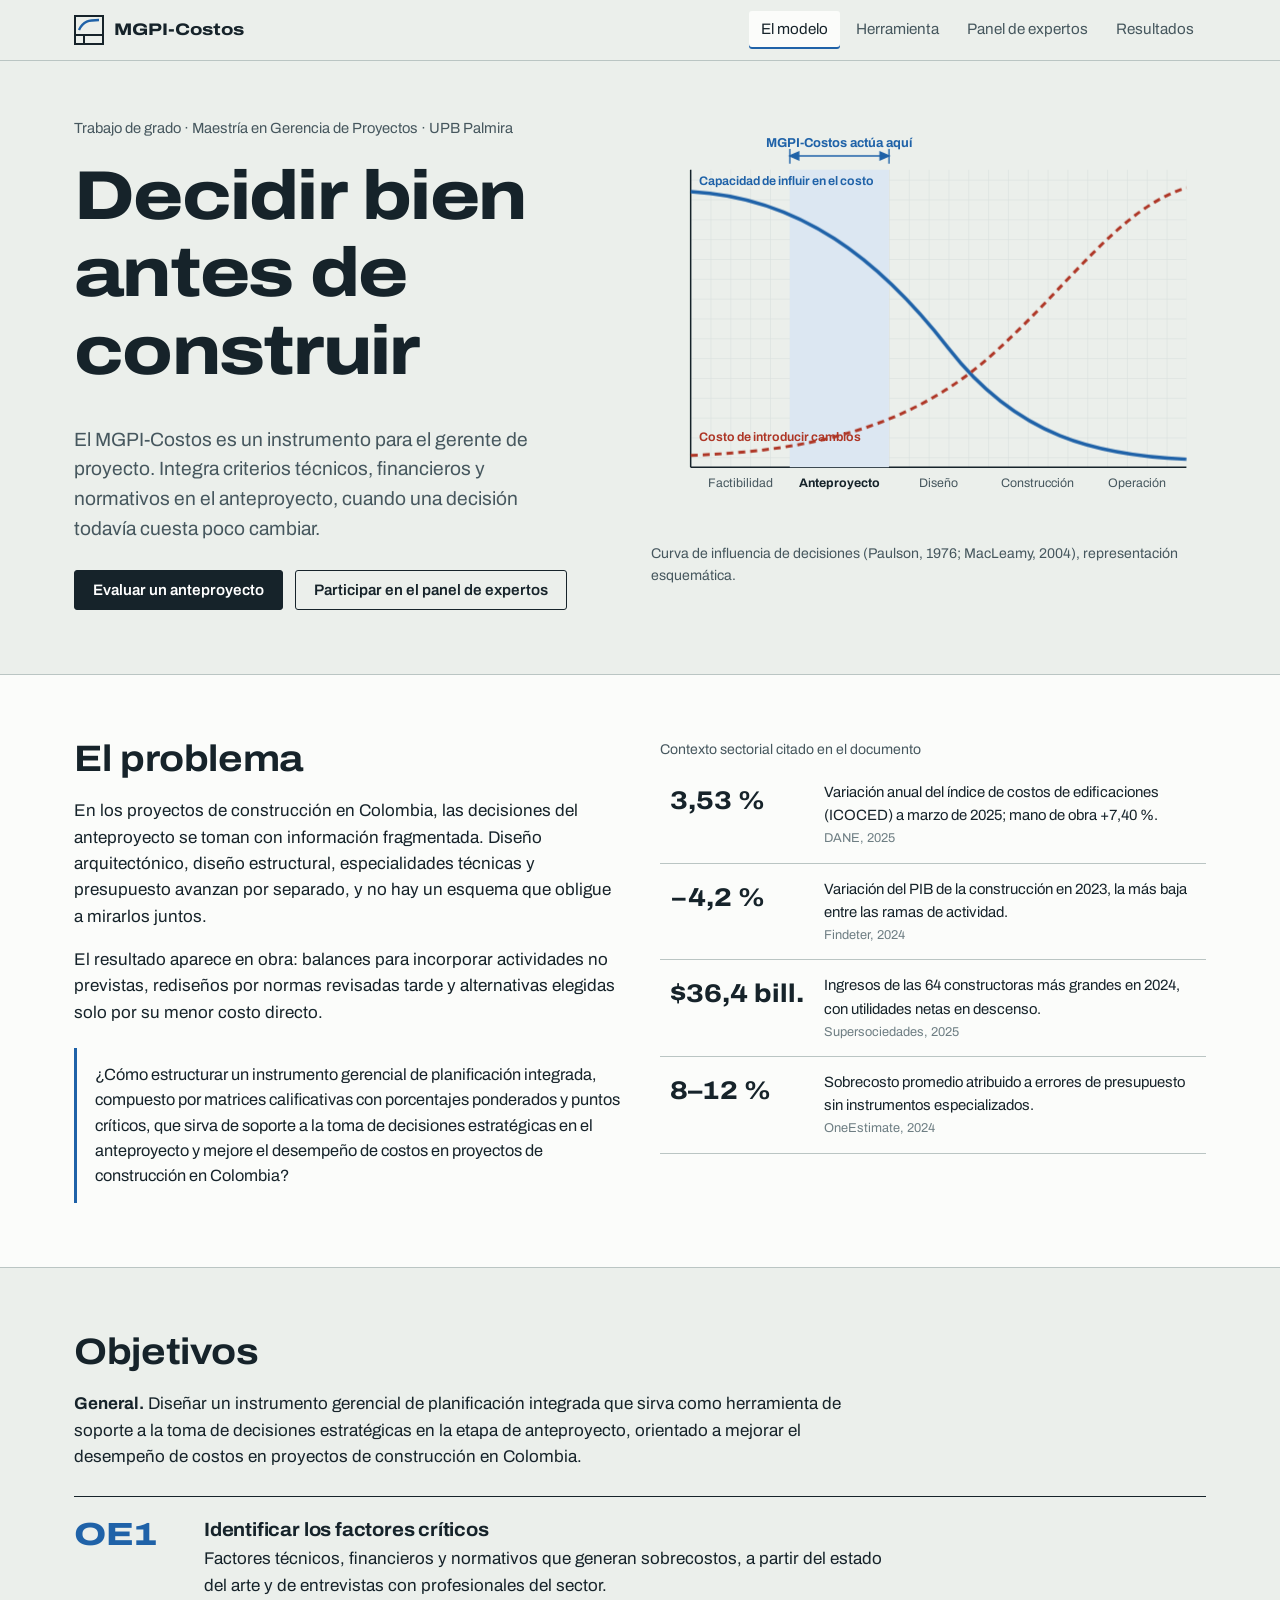
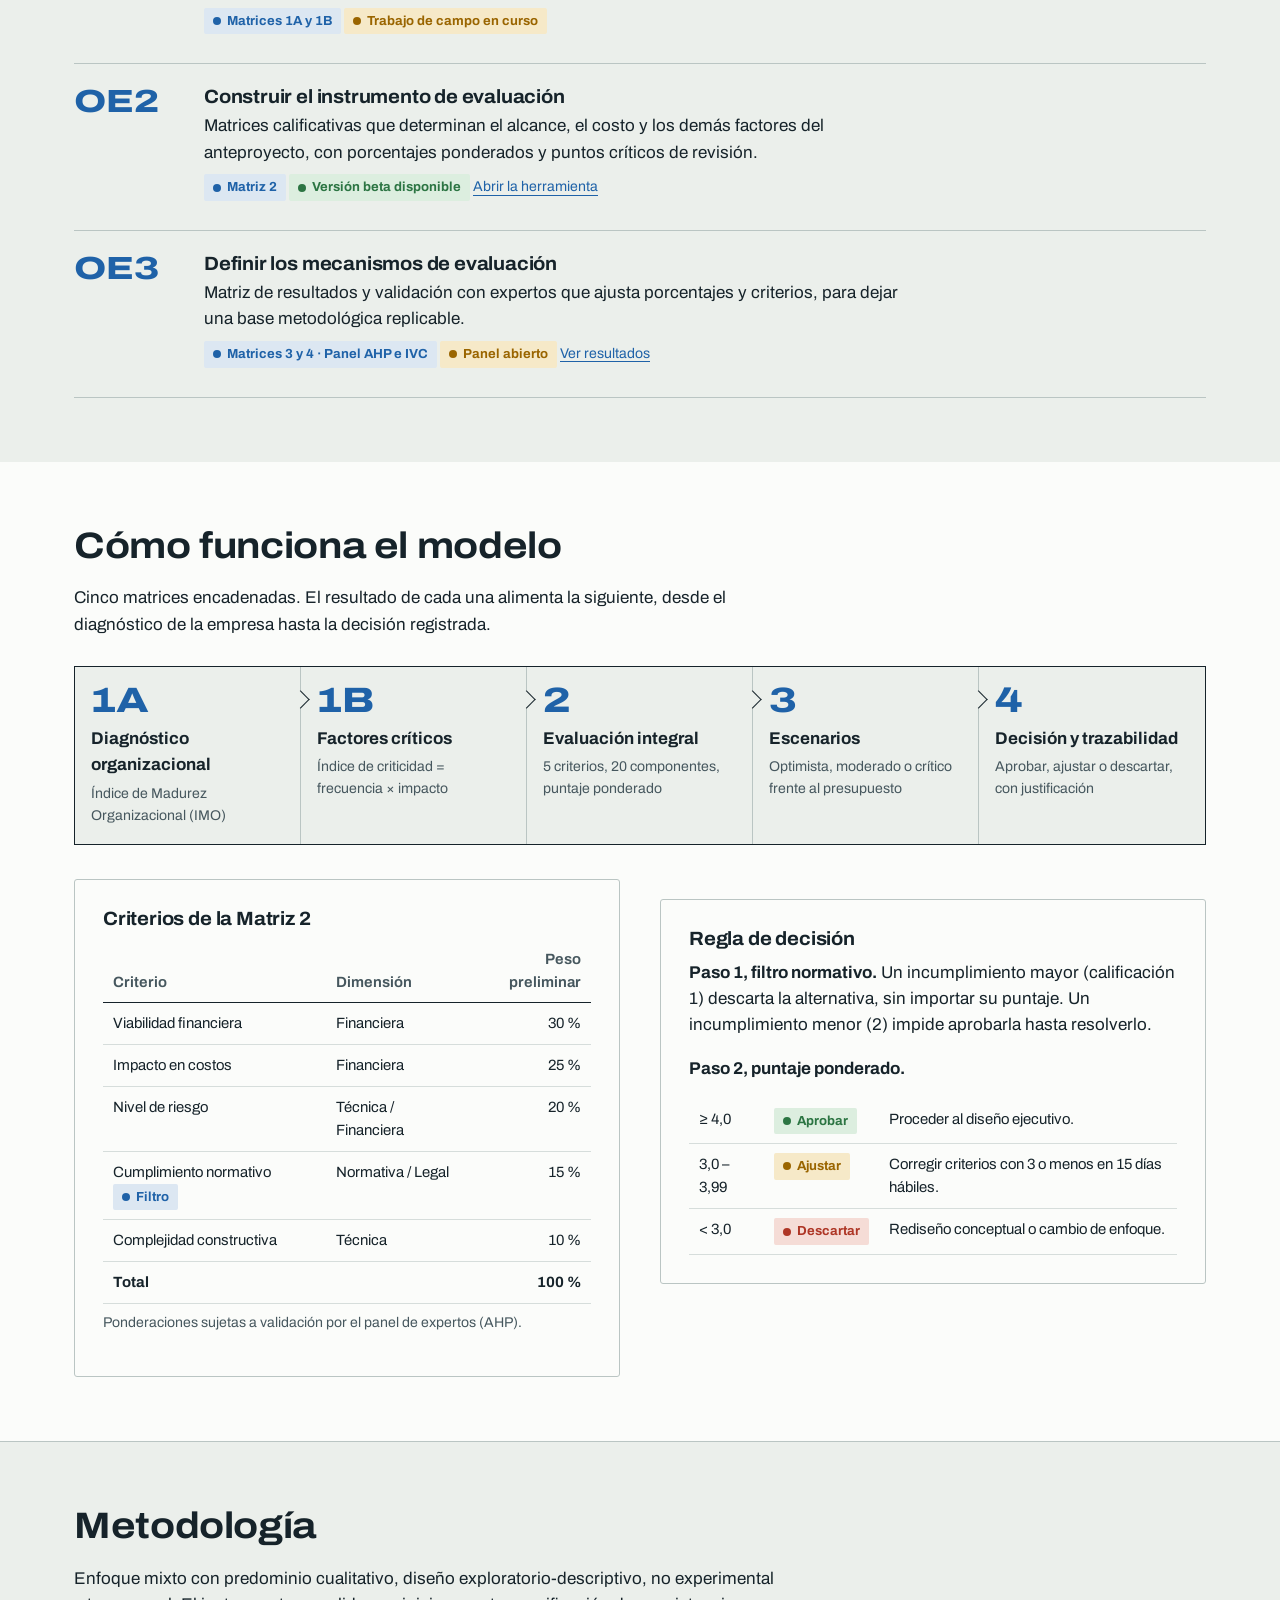
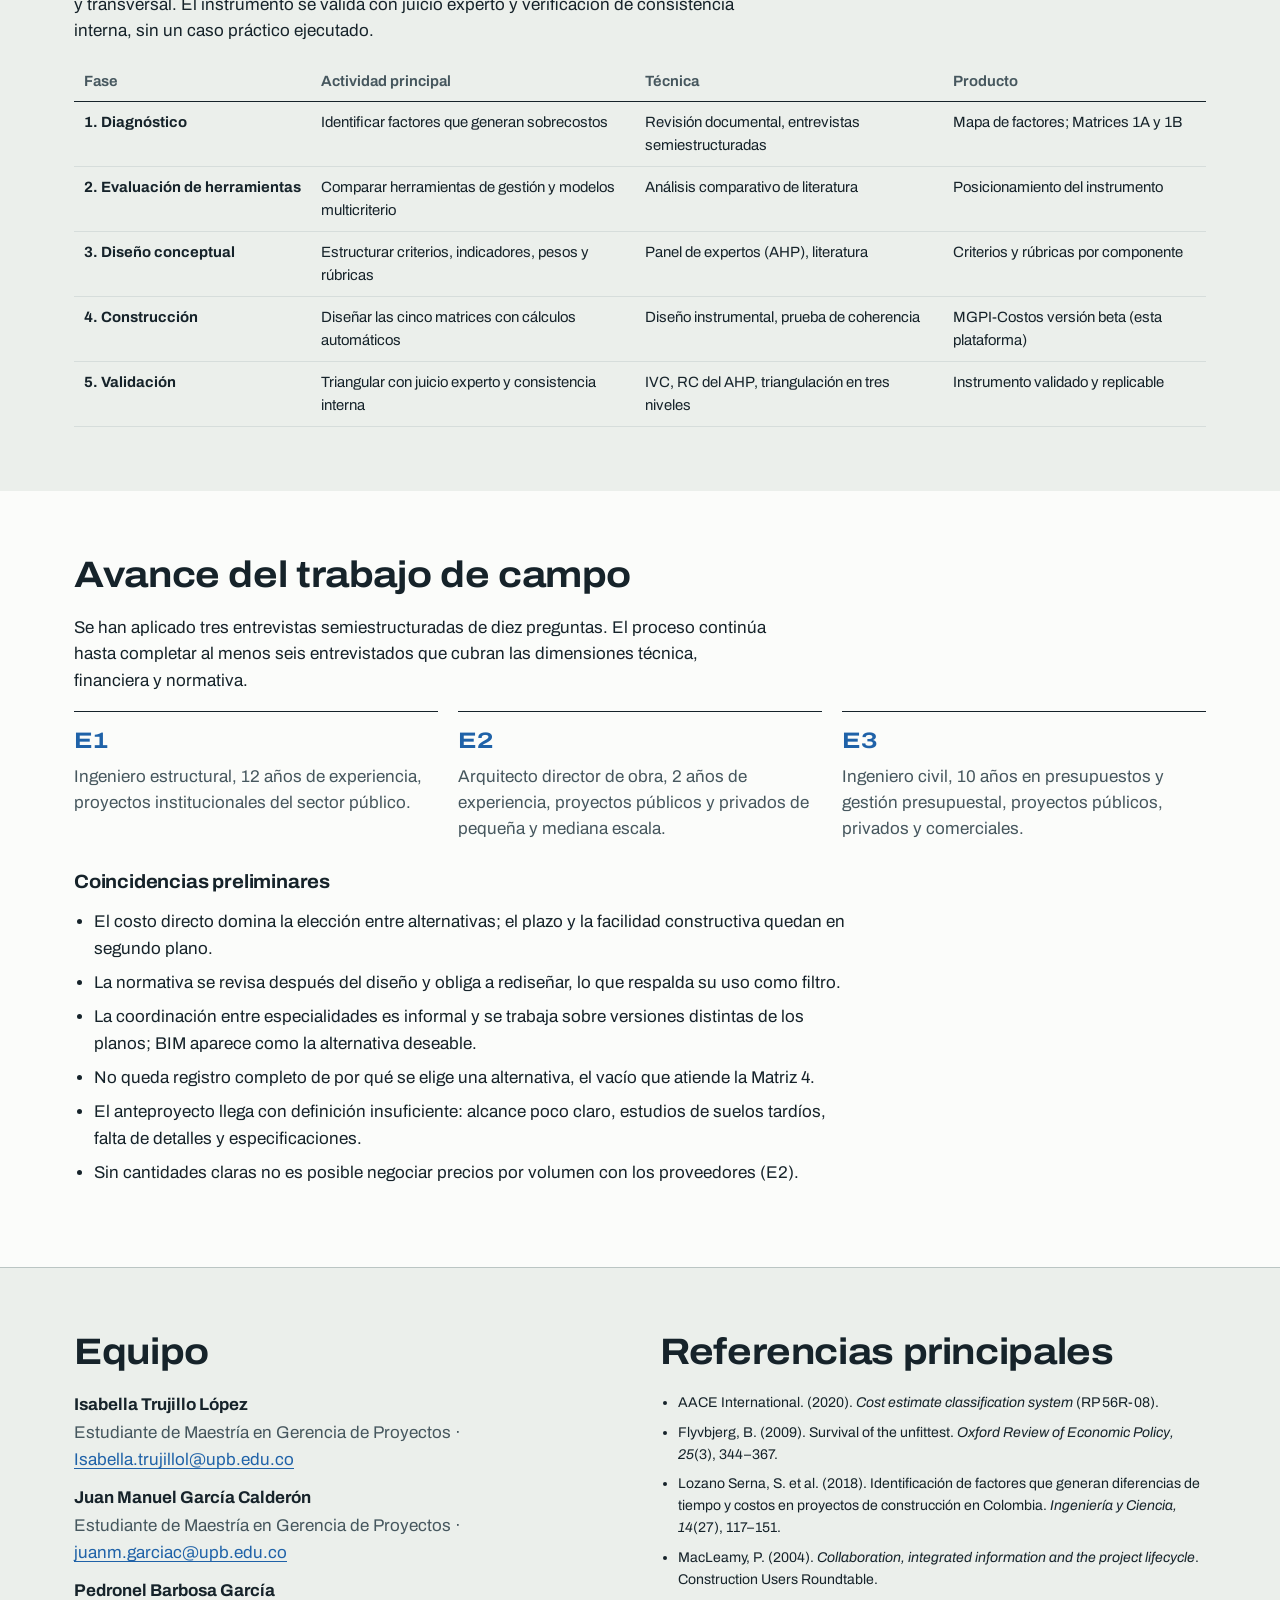
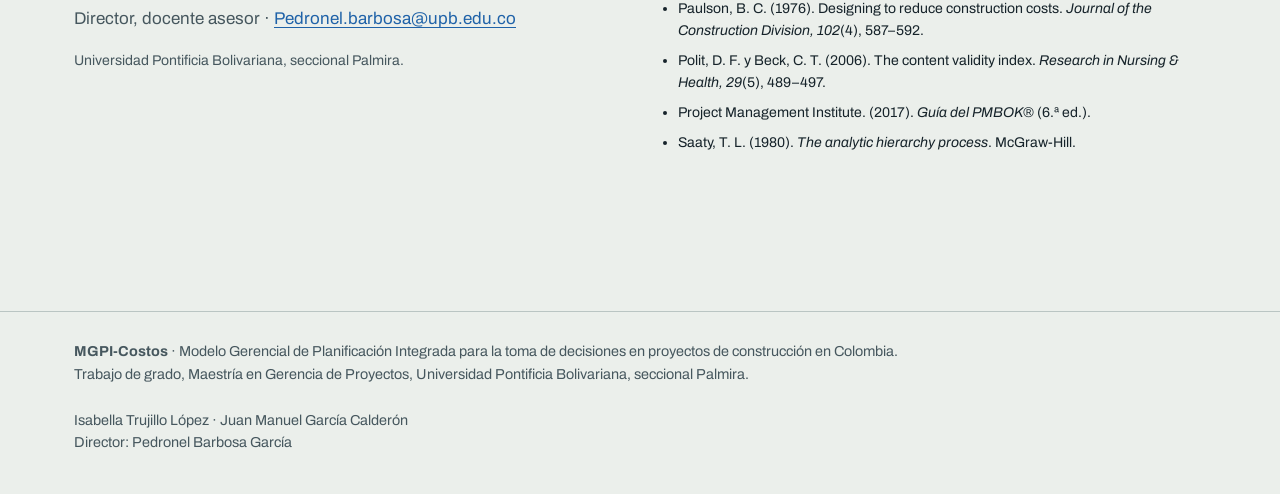
==== index.html @ a8363650 "Publicar sitio MGPI-Costos (versión corta) Co-Authored-By: Claude Opus 5.5 <noreply@anthropic.com> C" ====
<!doctype html>
<html lang="es">
<head>
<meta charset="utf-8">
<meta name="viewport" content="width=device-width,initial-scale=1">
<title>MGPI-Costos · Modelo gerencial para decidir en el anteproyecto</title>
<meta name="description" content="Instrumento gerencial de planificación integrada para la toma de decisiones en el anteproyecto de proyectos de construcción en Colombia. Trabajo de grado, Maestría en Gerencia de Proyectos, UPB Palmira.">
<meta property="og:title" content="MGPI-Costos · Decidir bien antes de construir">
<meta property="og:description" content="Cinco matrices que integran criterios técnicos, financieros y normativos en el anteproyecto.">
<link rel="icon" href="/assets/favicon.svg" type="image/svg+xml">
<link rel="stylesheet" href="/assets/style.css">
<link rel="stylesheet" href="/assets/home.css">
</head>
<body data-page="inicio">
<main>

<section class="hero">
  <div class="wrap hero-grid">
    <div class="hero-text">
      <p class="kicker">Trabajo de grado · Maestría en Gerencia de Proyectos · UPB Palmira</p>
      <h1>Decidir bien antes de construir</h1>
      <p class="lead">El MGPI-Costos es un instrumento para el gerente de proyecto. Integra criterios técnicos, financieros y normativos en el anteproyecto, cuando una decisión todavía cuesta poco cambiar.</p>
      <div class="cta">
        <a class="btn" href="/herramienta/">Evaluar un anteproyecto</a>
        <a class="btn ghost" href="/validacion/">Participar en el panel de expertos</a>
      </div>
    </div>
    <figure class="curve" aria-labelledby="curve-cap">
      <svg viewBox="0 0 560 400" role="img" aria-label="Curva de influencia de decisiones: la capacidad de influir en el costo cae a lo largo del proyecto mientras el costo de los cambios sube.">
        <defs><pattern id="g" width="20" height="20" patternUnits="userSpaceOnUse"><path d="M20 0H0V20" fill="none" stroke="#D6DDDB" stroke-width="1"/></pattern></defs>
        <rect x="40" y="30" width="500" height="300" fill="url(#g)"/>
        <line x1="40" y1="330" x2="540" y2="330" stroke="#16232A" stroke-width="1.5"/>
        <line x1="40" y1="30" x2="40" y2="330" stroke="#16232A" stroke-width="1.5"/>
        <!-- zona anteproyecto -->
        <rect class="zone" x="140" y="30" width="100" height="300" fill="#DCE7F2"/>
        <!-- cota -->
        <g class="cota" stroke="#1F62A8" stroke-width="1.4" fill="#1F62A8">
          <line x1="140" y1="16" x2="240" y2="16"/><line x1="140" y1="9" x2="140" y2="24"/><line x1="240" y1="9" x2="240" y2="24"/>
          <path d="M140 16l9-4v8z"/><path d="M240 16l-9-4v8z"/>
        </g>
        <path class="c1" d="M40 52 C 150 58, 230 120, 300 210 S 450 318, 540 322" fill="none" stroke="#1F62A8" stroke-width="3.5"/>
        <path class="c2" d="M40 318 C 160 314, 260 290, 340 220 S 470 70, 540 48" fill="none" stroke="#AE3626" stroke-width="3" stroke-dasharray="7 5"/>
        <g font-family="Archivo, sans-serif" font-size="12.5" fill="#46575E">
          <text x="90" y="350" text-anchor="middle">Factibilidad</text>
          <text x="190" y="350" text-anchor="middle" fill="#16232A" font-weight="700">Anteproyecto</text>
          <text x="290" y="350" text-anchor="middle">Diseño</text>
          <text x="390" y="350" text-anchor="middle">Construcción</text>
          <text x="490" y="350" text-anchor="middle">Operación</text>
          <text x="190" y="7" text-anchor="middle" fill="#1F62A8" font-weight="700" font-size="13">MGPI-Costos actúa aquí</text>
          <text class="lab1" x="48" y="45" fill="#1F62A8" font-weight="650">Capacidad de influir en el costo</text>
          <text class="lab2" x="48" y="304" fill="#AE3626" font-weight="650">Costo de introducir cambios</text>
        </g>
      </svg>
      <figcaption id="curve-cap" class="small muted">Curva de influencia de decisiones (Paulson, 1976; MacLeamy, 2004), representación esquemática.</figcaption>
    </figure>
  </div>
</section>

<section class="band" id="problema">
  <div class="wrap two">
    <div>
      <h2>El problema</h2>
      <p>En los proyectos de construcción en Colombia, las decisiones del anteproyecto se toman con información fragmentada. Diseño arquitectónico, diseño estructural, especialidades técnicas y presupuesto avanzan por separado, y no hay un esquema que obligue a mirarlos juntos.</p>
      <p>El resultado aparece en obra: balances para incorporar actividades no previstas, rediseños por normas revisadas tarde y alternativas elegidas solo por su menor costo directo.</p>
      <blockquote class="q">¿Cómo estructurar un instrumento gerencial de planificación integrada, compuesto por matrices calificativas con porcentajes ponderados y puntos críticos, que sirva de soporte a la toma de decisiones estratégicas en el anteproyecto y mejore el desempeño de costos en proyectos de construcción en Colombia?</blockquote>
    </div>
    <div>
      <table class="tbl facts">
        <caption class="small muted">Contexto sectorial citado en el documento</caption>
        <tbody>
          <tr><td class="fig num">3,53 %</td><td>Variación anual del índice de costos de edificaciones (ICOCED) a marzo de 2025; mano de obra +7,40 %. <span class="src">DANE, 2025</span></td></tr>
          <tr><td class="fig num">−4,2 %</td><td>Variación del PIB de la construcción en 2023, la más baja entre las ramas de actividad. <span class="src">Findeter, 2024</span></td></tr>
          <tr><td class="fig num">$36,4 bill.</td><td>Ingresos de las 64 constructoras más grandes en 2024, con utilidades netas en descenso. <span class="src">Supersociedades, 2025</span></td></tr>
          <tr><td class="fig num">8–12 %</td><td>Sobrecosto promedio atribuido a errores de presupuesto sin instrumentos especializados. <span class="src">OneEstimate, 2024</span></td></tr>
        </tbody>
      </table>
    </div>
  </div>
</section>

<section class="wrap sec" id="objetivos">
  <h2>Objetivos</h2>
  <p class="general"><strong>General.</strong> Diseñar un instrumento gerencial de planificación integrada que sirva como herramienta de soporte a la toma de decisiones estratégicas en la etapa de anteproyecto, orientado a mejorar el desempeño de costos en proyectos de construcción en Colombia.</p>
  <ol class="oe">
    <li><div class="oe-n">OE1</div><div><h3>Identificar los factores críticos</h3><p>Factores técnicos, financieros y normativos que generan sobrecostos, a partir del estado del arte y de entrevistas con profesionales del sector.</p><p class="small"><span class="tag info">Matrices 1A y 1B</span> <span class="tag warn">Trabajo de campo en curso</span></p></div></li>
    <li><div class="oe-n">OE2</div><div><h3>Construir el instrumento de evaluación</h3><p>Matrices calificativas que determinan el alcance, el costo y los demás factores del anteproyecto, con porcentajes ponderados y puntos críticos de revisión.</p><p class="small"><span class="tag info">Matriz 2</span> <span class="tag ok">Versión beta disponible</span> <a href="/herramienta/">Abrir la herramienta</a></p></div></li>
    <li><div class="oe-n">OE3</div><div><h3>Definir los mecanismos de evaluación</h3><p>Matriz de resultados y validación con expertos que ajusta porcentajes y criterios, para dejar una base metodológica replicable.</p><p class="small"><span class="tag info">Matrices 3 y 4 · Panel AHP e IVC</span> <span class="tag warn">Panel abierto</span> <a href="/resultados/">Ver resultados</a></p></div></li>
  </ol>
</section>

<section class="band" id="modelo">
  <div class="wrap">
    <h2>Cómo funciona el modelo</h2>
    <p>Cinco matrices encadenadas. El resultado de cada una alimenta la siguiente, desde el diagnóstico de la empresa hasta la decisión registrada.</p>
    <ol class="flow">
      <li><b>1A</b><span>Diagnóstico organizacional</span><em>Índice de Madurez Organizacional (IMO)</em></li>
      <li><b>1B</b><span>Factores críticos</span><em>Índice de criticidad = frecuencia × impacto</em></li>
      <li><b>2</b><span>Evaluación integral</span><em>5 criterios, 20 componentes, puntaje ponderado</em></li>
      <li><b>3</b><span>Escenarios</span><em>Optimista, moderado o crítico frente al presupuesto</em></li>
      <li><b>4</b><span>Decisión y trazabilidad</span><em>Aprobar, ajustar o descartar, con justificación</em></li>
    </ol>
    <div class="two" style="margin-top:34px">
      <div class="sheet">
        <h3>Criterios de la Matriz 2</h3>
        <table class="tbl"><thead><tr><th>Criterio</th><th>Dimensión</th><th class="r">Peso preliminar</th></tr></thead><tbody id="crit-table"></tbody></table>
        <p class="small muted" style="margin-top:8px">Ponderaciones sujetas a validación por el panel de expertos (AHP).</p>
      </div>
      <div class="sheet">
        <h3>Regla de decisión</h3>
        <p><strong>Paso 1, filtro normativo.</strong> Un incumplimiento mayor (calificación 1) descarta la alternativa, sin importar su puntaje. Un incumplimiento menor (2) impide aprobarla hasta resolverlo.</p>
        <p><strong>Paso 2, puntaje ponderado.</strong></p>
        <table class="tbl"><tbody>
          <tr><td class="num">≥ 4,0</td><td><span class="tag ok">Aprobar</span></td><td>Proceder al diseño ejecutivo.</td></tr>
          <tr><td class="num">3,0 – 3,99</td><td><span class="tag warn">Ajustar</span></td><td>Corregir criterios con 3 o menos en 15 días hábiles.</td></tr>
          <tr><td class="num">&lt; 3,0</td><td><span class="tag bad">Descartar</span></td><td>Rediseño conceptual o cambio de enfoque.</td></tr>
        </tbody></table>
      </div>
    </div>
  </div>
</section>

<section class="wrap sec" id="metodologia">
  <h2>Metodología</h2>
  <p>Enfoque mixto con predominio cualitativo, diseño exploratorio-descriptivo, no experimental y transversal. El instrumento se valida con juicio experto y verificación de consistencia interna, sin un caso práctico ejecutado.</p>
  <div class="scroll-x"><table class="tbl phases">
    <thead><tr><th>Fase</th><th>Actividad principal</th><th>Técnica</th><th>Producto</th></tr></thead>
    <tbody>
      <tr><td><strong>1. Diagnóstico</strong></td><td>Identificar factores que generan sobrecostos</td><td>Revisión documental, entrevistas semiestructuradas</td><td>Mapa de factores; Matrices 1A y 1B</td></tr>
      <tr><td><strong>2. Evaluación de herramientas</strong></td><td>Comparar herramientas de gestión y modelos multicriterio</td><td>Análisis comparativo de literatura</td><td>Posicionamiento del instrumento</td></tr>
      <tr><td><strong>3. Diseño conceptual</strong></td><td>Estructurar criterios, indicadores, pesos y rúbricas</td><td>Panel de expertos (AHP), literatura</td><td>Criterios y rúbricas por componente</td></tr>
      <tr><td><strong>4. Construcción</strong></td><td>Diseñar las cinco matrices con cálculos automáticos</td><td>Diseño instrumental, prueba de coherencia</td><td>MGPI-Costos versión beta (esta plataforma)</td></tr>
      <tr><td><strong>5. Validación</strong></td><td>Triangular con juicio experto y consistencia interna</td><td>IVC, RC del AHP, triangulación en tres niveles</td><td>Instrumento validado y replicable</td></tr>
    </tbody>
  </table></div>
</section>

<section class="band" id="campo">
  <div class="wrap">
    <h2>Avance del trabajo de campo</h2>
    <p>Se han aplicado tres entrevistas semiestructuradas de diez preguntas. El proceso continúa hasta completar al menos seis entrevistados que cubran las dimensiones técnica, financiera y normativa.</p>
    <div class="three">
      <div class="who"><b>E1</b><p>Ingeniero estructural, 12 años de experiencia, proyectos institucionales del sector público.</p></div>
      <div class="who"><b>E2</b><p>Arquitecto director de obra, 2 años de experiencia, proyectos públicos y privados de pequeña y mediana escala.</p></div>
      <div class="who"><b>E3</b><p>Ingeniero civil, 10 años en presupuestos y gestión presupuestal, proyectos públicos, privados y comerciales.</p></div>
    </div>
    <h3 style="margin-top:28px">Coincidencias preliminares</h3>
    <ul class="findings">
      <li>El costo directo domina la elección entre alternativas; el plazo y la facilidad constructiva quedan en segundo plano.</li>
      <li>La normativa se revisa después del diseño y obliga a rediseñar, lo que respalda su uso como filtro.</li>
      <li>La coordinación entre especialidades es informal y se trabaja sobre versiones distintas de los planos; BIM aparece como la alternativa deseable.</li>
      <li>No queda registro completo de por qué se elige una alternativa, el vacío que atiende la Matriz 4.</li>
      <li>El anteproyecto llega con definición insuficiente: alcance poco claro, estudios de suelos tardíos, falta de detalles y especificaciones.</li>
      <li>Sin cantidades claras no es posible negociar precios por volumen con los proveedores (E2).</li>
    </ul>
  </div>
</section>

<section class="wrap sec" id="equipo">
  <div class="two">
    <div>
      <h2>Equipo</h2>
      <dl class="team">
        <dt>Isabella Trujillo López</dt><dd>Estudiante de Maestría en Gerencia de Proyectos · <a href="mailto:Isabella.trujillol@upb.edu.co">Isabella.trujillol@upb.edu.co</a></dd>
        <dt>Juan Manuel García Calderón</dt><dd>Estudiante de Maestría en Gerencia de Proyectos · <a href="mailto:juanm.garciac@upb.edu.co">juanm.garciac@upb.edu.co</a></dd>
        <dt>Pedronel Barbosa García</dt><dd>Director, docente asesor · <a href="mailto:Pedronel.barbosa@upb.edu.co">Pedronel.barbosa@upb.edu.co</a></dd>
      </dl>
      <p class="small muted">Universidad Pontificia Bolivariana, seccional Palmira.</p>
    </div>
    <div>
      <h2>Referencias principales</h2>
      <ul class="refs small">
        <li>AACE International. (2020). <em>Cost estimate classification system</em> (RP 56R-08).</li>
        <li>Flyvbjerg, B. (2009). Survival of the unfittest. <em>Oxford Review of Economic Policy, 25</em>(3), 344–367.</li>
        <li>Lozano Serna, S. et al. (2018). Identificación de factores que generan diferencias de tiempo y costos en proyectos de construcción en Colombia. <em>Ingeniería y Ciencia, 14</em>(27), 117–151.</li>
        <li>MacLeamy, P. (2004). <em>Collaboration, integrated information and the project lifecycle</em>. Construction Users Roundtable.</li>
        <li>Paulson, B. C. (1976). Designing to reduce construction costs. <em>Journal of the Construction Division, 102</em>(4), 587–592.</li>
        <li>Polit, D. F. y Beck, C. T. (2006). The content validity index. <em>Research in Nursing &amp; Health, 29</em>(5), 489–497.</li>
        <li>Project Management Institute. (2017). <em>Guía del PMBOK®</em> (6.ª ed.).</li>
        <li>Saaty, T. L. (1980). <em>The analytic hierarchy process</em>. McGraw-Hill.</li>
      </ul>
    </div>
  </div>
</section>

</main>
<script src="/assets/data.js"></script>
<script src="/assets/common.js"></script>
<script>
document.getElementById("crit-table").innerHTML = MGPI.criterios.map(c =>
  `<tr><td>${c.nombre}${c.filtro ? ' <span class="tag info">Filtro</span>' : ''}</td><td>${c.dim}</td><td class="r num">${c.peso} %</td></tr>`).join("") +
  `<tr class="total"><td>Total</td><td></td><td class="r num">100 %</td></tr>`;
</script>
</body>
</html>
---- assets/style.css ----
@import url("https://fonts.googleapis.com/css2?family=Archivo:ital,wdth,wght@0,62..125,300..800;1,100,400&display=swap");

:root{
  --paper:#EBEFEB;
  --sheet:#FBFCFA;
  --ink:#16232A;
  --ink-2:#46575E;
  --ink-3:#6E7E83;
  --line:#BAC5C3;
  --line-soft:#D6DDDB;
  --blue:#1F62A8;
  --blue-soft:#DCE7F2;
  --ok:#2C7543; --ok-soft:#DCEEDF;
  --warn:#9A6500; --warn-soft:#F6E9C8;
  --bad:#AE3626; --bad-soft:#F5DCD6;
  --a1:#1F62A8; --a2:#D2731E; --a3:#14907A; --a4:#9A4FB3;
  --r:3px;
  --wrap:1180px;
  --f:"Archivo", system-ui, sans-serif;
}
*{box-sizing:border-box}
html{scroll-behavior:smooth}
@media (prefers-reduced-motion:reduce){html{scroll-behavior:auto}*{animation:none!important;transition:none!important}}
body{margin:0;background:var(--paper);color:var(--ink);font-family:var(--f);font-size:17px;line-height:1.55;font-variation-settings:"wdth" 100;-webkit-font-smoothing:antialiased}
img,svg{max-width:100%}
a{color:var(--blue);text-underline-offset:3px}
a:hover{color:var(--ink)}
:focus-visible{outline:3px solid var(--blue);outline-offset:2px}
.num,td,.tab{font-variant-numeric:tabular-nums}
h1,h2,h3,h4{font-family:var(--f);line-height:1.12;margin:0 0 .5em;font-weight:700;letter-spacing:-.01em}
h1{font-size:clamp(2.3rem,5.4vw,4.4rem);font-variation-settings:"wdth" 118;font-weight:780;letter-spacing:-.025em}
h2{font-size:clamp(1.6rem,3vw,2.3rem);font-variation-settings:"wdth" 112}
h3{font-size:1.2rem;font-variation-settings:"wdth" 105}
p{margin:0 0 1em;max-width:70ch}
.wrap{max-width:var(--wrap);margin:0 auto;padding:0 24px}
.muted{color:var(--ink-2)}
.small{font-size:.88rem}

/* ---------- header ---------- */
.top{position:sticky;top:0;z-index:20;background:rgba(235,239,235,.92);backdrop-filter:blur(6px);border-bottom:1px solid var(--line)}
.top .wrap{display:flex;align-items:center;gap:28px;height:60px}
.brand{display:flex;align-items:center;gap:10px;text-decoration:none;color:var(--ink);font-weight:760;font-variation-settings:"wdth" 120;font-size:1.05rem;white-space:nowrap}
.brand svg{flex:none}
.nav{display:flex;gap:4px;margin-left:auto;flex-wrap:wrap}
.nav a{color:var(--ink-2);text-decoration:none;padding:7px 12px;border-radius:var(--r);font-size:.95rem}
.nav a:hover{color:var(--ink);background:var(--sheet)}
.nav a[aria-current="page"]{color:var(--ink);background:var(--sheet);box-shadow:inset 0 -2px 0 var(--blue)}
.menu-btn{display:none;margin-left:auto;background:none;border:1px solid var(--line);border-radius:var(--r);padding:6px 10px;font:inherit;color:var(--ink)}
@media (max-width:820px){
  .menu-btn{display:block}
  .nav{display:none;position:absolute;top:60px;left:0;right:0;background:var(--paper);border-bottom:1px solid var(--line);padding:8px 16px 14px;flex-direction:column}
  .nav.open{display:flex}
}

/* ---------- buttons & forms ---------- */
.btn{display:inline-flex;align-items:center;gap:8px;font:inherit;font-weight:600;font-size:.95rem;padding:10px 18px;border-radius:var(--r);border:1px solid var(--ink);background:var(--ink);color:#fff;cursor:pointer;text-decoration:none;line-height:1.2}
.btn:hover{background:var(--blue);border-color:var(--blue);color:#fff}
.btn.ghost{background:transparent;color:var(--ink)}
.btn.ghost:hover{background:var(--sheet);color:var(--ink);border-color:var(--ink)}
.btn.sm{padding:6px 12px;font-size:.85rem}
.btn[disabled]{opacity:.45;cursor:not-allowed}
label{font-weight:600;font-size:.92rem;display:block;margin-bottom:4px}
input[type=text],input[type=number],input[type=email],select,textarea{font:inherit;font-size:.95rem;color:var(--ink);background:#fff;border:1px solid var(--line);border-radius:var(--r);padding:9px 11px;width:100%}
input:focus,select:focus,textarea:focus{border-color:var(--blue);outline:none;box-shadow:0 0 0 3px var(--blue-soft)}
textarea{min-height:84px;resize:vertical}
.field{margin-bottom:14px}
.grid2{display:grid;grid-template-columns:repeat(2,minmax(0,1fr));gap:14px 22px}
.grid3{display:grid;grid-template-columns:repeat(3,minmax(0,1fr));gap:14px 22px}
@media (max-width:720px){.grid2,.grid3{grid-template-columns:1fr}}

/* ---------- sheet (plan sheet with title block) ---------- */
.sheet{background:var(--sheet);border:1px solid var(--line);border-radius:var(--r);padding:28px}
.sheet + .sheet{margin-top:20px}
@media (max-width:600px){.sheet{padding:18px}}

/* ---------- status tags ---------- */
.tag{display:inline-flex;align-items:center;gap:6px;font-weight:700;font-size:.82rem;padding:3px 9px;border-radius:2px;white-space:nowrap}
.tag::before{content:"";width:8px;height:8px;border-radius:50%;background:currentColor}
.tag.ok{background:var(--ok-soft);color:var(--ok)}
.tag.warn{background:var(--warn-soft);color:var(--warn)}
.tag.bad{background:var(--bad-soft);color:var(--bad)}
.tag.info{background:var(--blue-soft);color:var(--blue)}
.tag.neutral{background:var(--line-soft);color:var(--ink-2)}

/* ---------- tables ---------- */
.tbl{width:100%;border-collapse:collapse;font-size:.93rem}
.tbl th{text-align:left;font-weight:650;color:var(--ink-2);border-bottom:1.5px solid var(--ink);padding:8px 10px;vertical-align:bottom}
.tbl td{border-bottom:1px solid var(--line-soft);padding:9px 10px;vertical-align:top}
.tbl td.r,.tbl th.r{text-align:right}
.tbl td.c,.tbl th.c{text-align:center}
.tbl tr.total td{border-top:1.5px solid var(--ink);font-weight:700}
.scroll-x{overflow-x:auto}

/* ---------- footer ---------- */
.foot{border-top:1px solid var(--line);margin-top:80px;padding:28px 0 40px;color:var(--ink-2);font-size:.9rem}
.foot .wrap{display:flex;gap:24px;flex-wrap:wrap;justify-content:space-between}

/* ---------- charts ---------- */
.chart{width:100%;display:block}
.chart text{font-family:var(--f);fill:var(--ink-2)}
.chart .axis{stroke:var(--line);stroke-width:1}
.chart .grid{stroke:var(--line-soft);stroke-width:1}
.legend{display:flex;flex-wrap:wrap;gap:6px 18px;font-size:.88rem;color:var(--ink-2);margin:6px 0 10px}
.legend span{display:inline-flex;align-items:center;gap:6px}
.legend i{width:12px;height:12px;border-radius:2px;display:inline-block}
.tip{position:fixed;pointer-events:none;background:var(--ink);color:#fff;font-size:.82rem;padding:6px 9px;border-radius:3px;z-index:50;max-width:260px;opacity:0;transition:opacity .1s}
.tip.on{opacity:1}

/* ---------- print ---------- */
@media print{
  body{background:#fff;font-size:11pt}
  .top,.foot,.no-print{display:none!important}
  .sheet{border:none;padding:0}
  .print-only{display:block!important}
  a{color:var(--ink);text-decoration:none}
}
.print-only{display:none}
---- assets/home.css ----
.hero{padding:56px 0 64px;border-bottom:1px solid var(--line)}
.hero-grid{display:grid;grid-template-columns:minmax(0,1fr) minmax(0,1.05fr);gap:48px;align-items:center}
.kicker{color:var(--ink-2);font-size:.92rem;margin-bottom:18px}
.hero h1{max-width:11ch}
.lead{font-size:1.2rem;color:var(--ink-2);max-width:46ch}
.cta{display:flex;gap:12px;flex-wrap:wrap;margin-top:26px}
.curve{margin:0}
.curve svg{width:100%;height:auto;display:block;overflow:visible}
.curve figcaption{margin-top:6px}
@media (max-width:900px){.hero-grid{grid-template-columns:1fr;gap:28px}.hero{padding-top:36px}}

/* animación única de entrada: se dibuja la curva */
.c1,.c2{stroke-dasharray:900;stroke-dashoffset:900;animation:draw 1.6s cubic-bezier(.3,.7,.2,1) .2s forwards}
.c2{stroke-dasharray:7 5;stroke-dashoffset:0;opacity:0;animation:fade .6s ease 1.3s forwards}
.zone,.cota,.lab1,.lab2{opacity:0;animation:fade .5s ease forwards}
.zone{animation-delay:.9s}.cota{animation-delay:1.1s}.lab1{animation-delay:1.2s}.lab2{animation-delay:1.6s}
@keyframes draw{to{stroke-dashoffset:0}}
@keyframes fade{to{opacity:1}}
@media (prefers-reduced-motion:reduce){.c1{stroke-dashoffset:0}.c2,.zone,.cota,.lab1,.lab2{opacity:1}}

.band{background:var(--sheet);border-bottom:1px solid var(--line);padding:64px 0}
.sec{padding:64px 24px}
.two{display:grid;grid-template-columns:repeat(2,minmax(0,1fr));gap:40px;align-items:start}
.three{display:grid;grid-template-columns:repeat(3,minmax(0,1fr));gap:20px}
@media (max-width:860px){.two,.three{grid-template-columns:1fr}}

.q{margin:22px 0 0;padding:14px 0 14px 18px;border-left:3px solid var(--blue);font-size:1.02rem;color:var(--ink);max-width:62ch}
.facts caption{text-align:left;margin-bottom:6px;caption-side:top}
.facts td{padding:14px 10px;border-bottom:1px solid var(--line)}
.facts .fig{font-size:1.6rem;font-weight:760;font-variation-settings:"wdth" 112;white-space:nowrap;color:var(--ink);width:1%}
.src{display:block;font-size:.8rem;color:var(--ink-3);margin-top:2px}

.general{max-width:78ch}
.oe{list-style:none;padding:0;margin:26px 0 0;border-top:1.5px solid var(--ink)}
.oe li{display:grid;grid-template-columns:110px 1fr;gap:20px;padding:22px 0;border-bottom:1px solid var(--line)}
.oe-n{font-weight:800;font-variation-settings:"wdth" 125;font-size:2rem;color:var(--blue);line-height:1}
.oe h3{margin-bottom:.3em}.oe p{margin-bottom:.5em}
@media (max-width:600px){.oe li{grid-template-columns:1fr;gap:6px}}

.flow{list-style:none;padding:0;margin:28px 0 0;display:grid;grid-template-columns:repeat(5,1fr);border:1.5px solid var(--ink);background:var(--paper)}
.flow li{padding:16px 16px 18px;border-right:1px solid var(--line);position:relative}
.flow li:last-child{border-right:none}
.flow li:not(:last-child)::after{content:"";position:absolute;right:-7px;top:26px;width:12px;height:12px;background:var(--paper);border-top:1.5px solid var(--ink);border-right:1.5px solid var(--ink);transform:rotate(45deg);z-index:1}
.flow b{display:block;font-size:2.2rem;font-weight:800;font-variation-settings:"wdth" 125;color:var(--blue);line-height:1}
.flow span{display:block;font-weight:700;margin-top:8px}
.flow em{display:block;font-style:normal;color:var(--ink-2);font-size:.88rem;margin-top:4px}
@media (max-width:860px){.flow{grid-template-columns:1fr}.flow li{border-right:none;border-bottom:1px solid var(--line)}.flow li:not(:last-child)::after{right:auto;left:28px;top:auto;bottom:-7px;transform:rotate(135deg)}}

.phases td:first-child{white-space:nowrap}
.who{border-top:1.5px solid var(--ink);padding-top:12px}
.who b{font-size:1.4rem;font-variation-settings:"wdth" 120;color:var(--blue)}
.who p{margin:.3em 0 0;color:var(--ink-2)}
.findings{padding-left:20px;max-width:78ch}.findings li{margin-bottom:8px}
.team dt{font-weight:700;margin-top:12px}.team dd{margin:2px 0 0;color:var(--ink-2)}
.refs{padding-left:18px}.refs li{margin-bottom:8px}
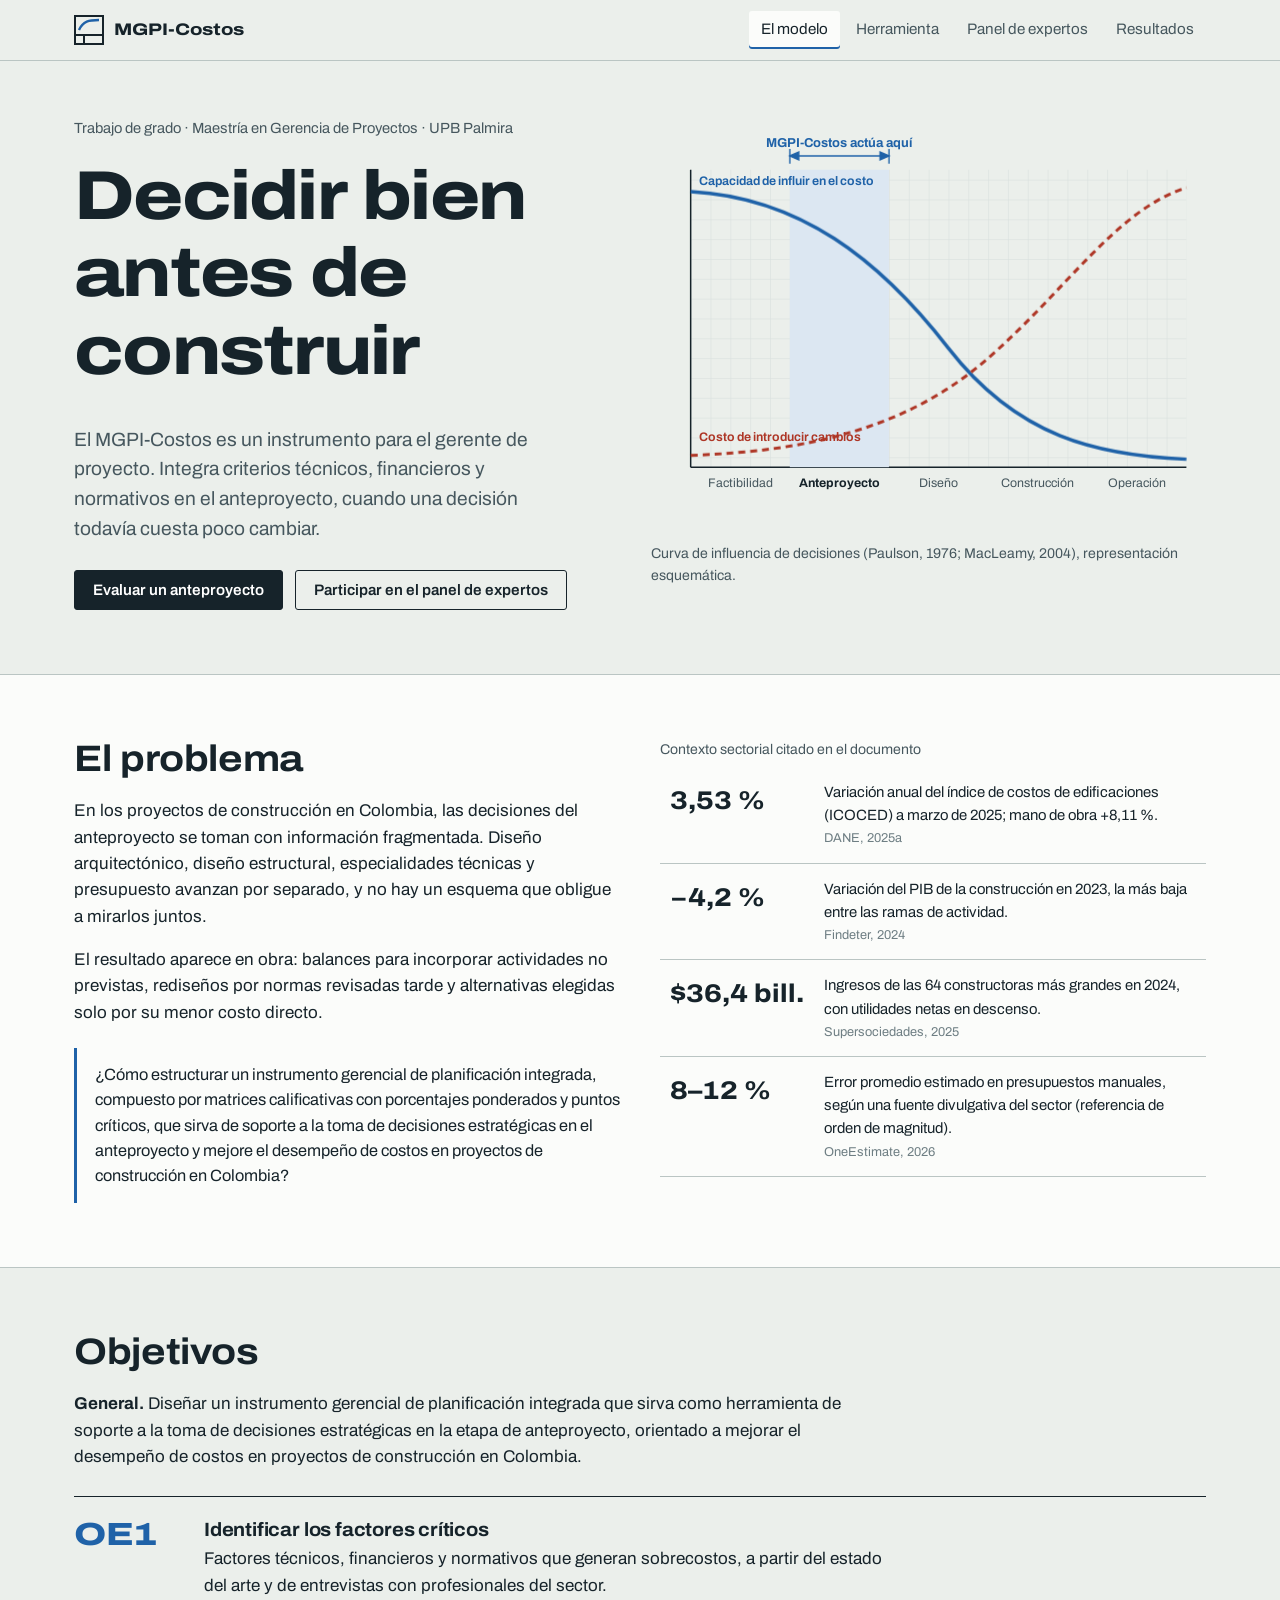
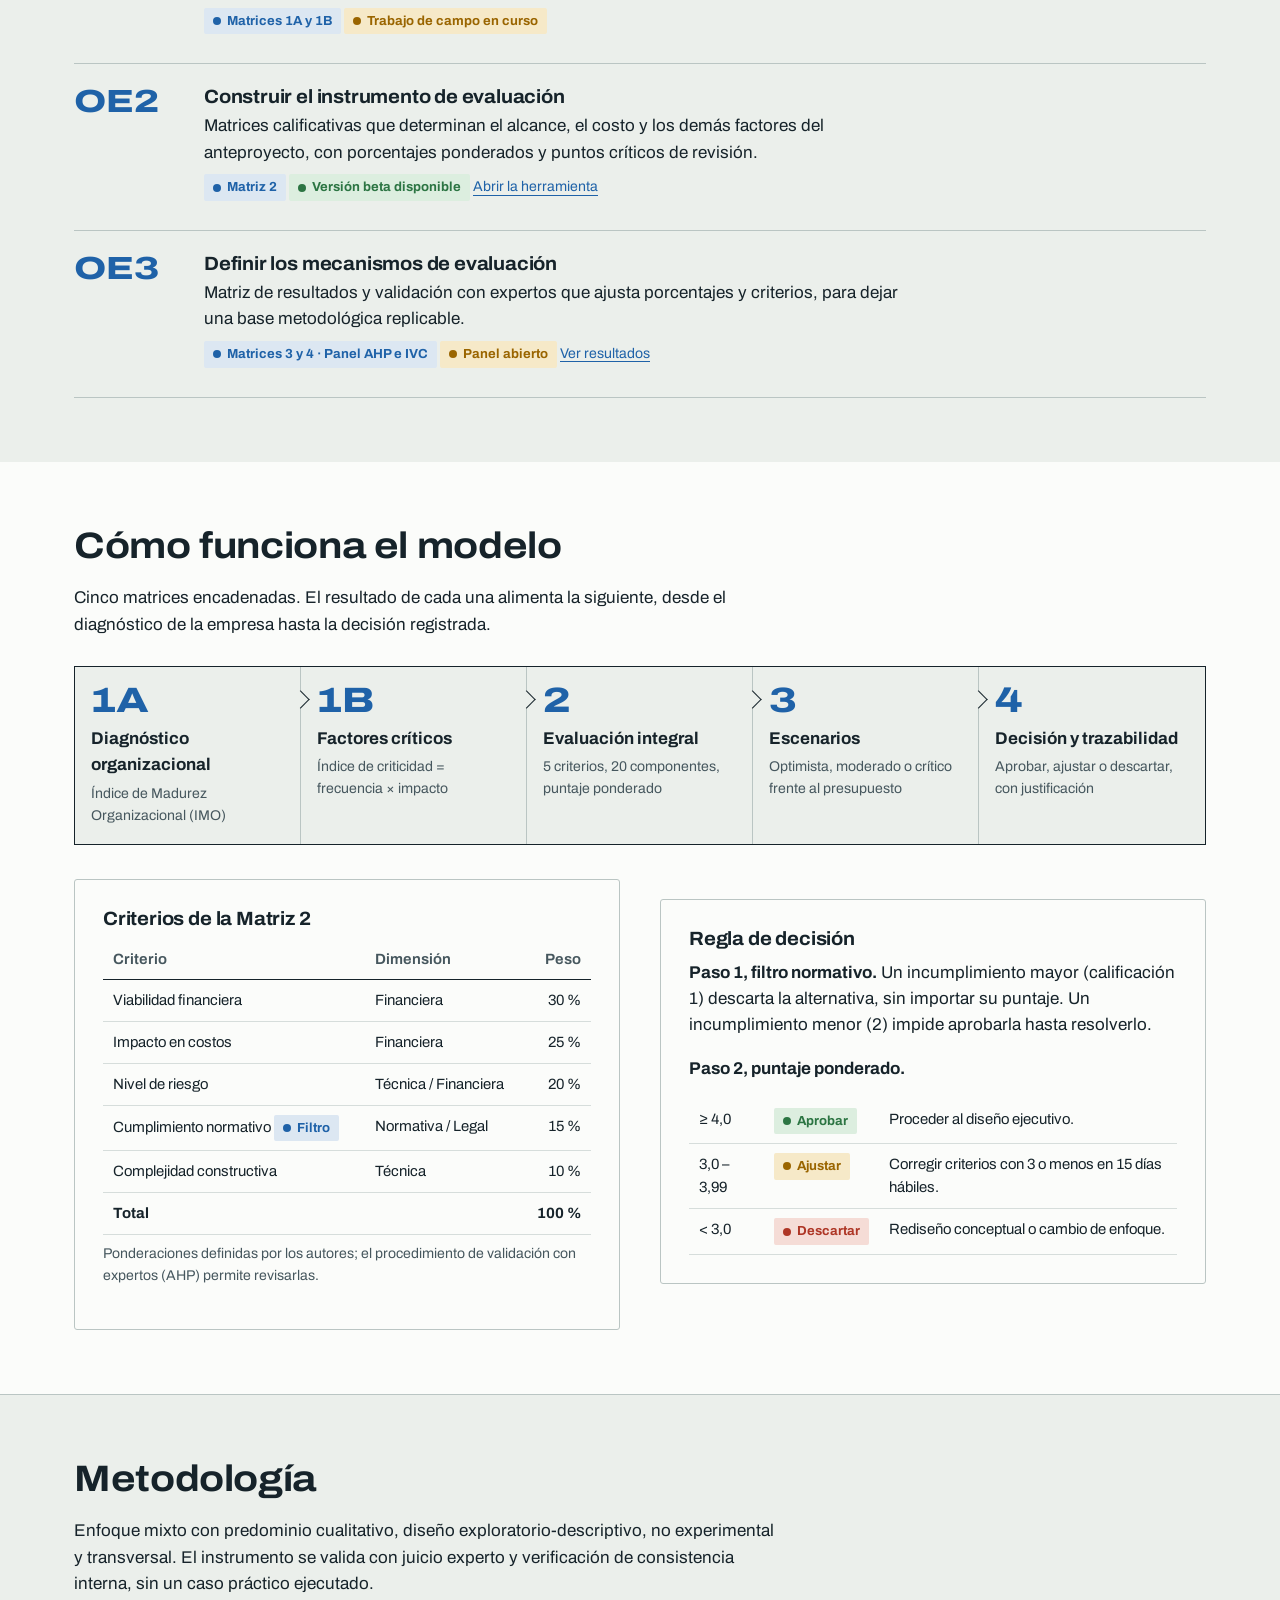
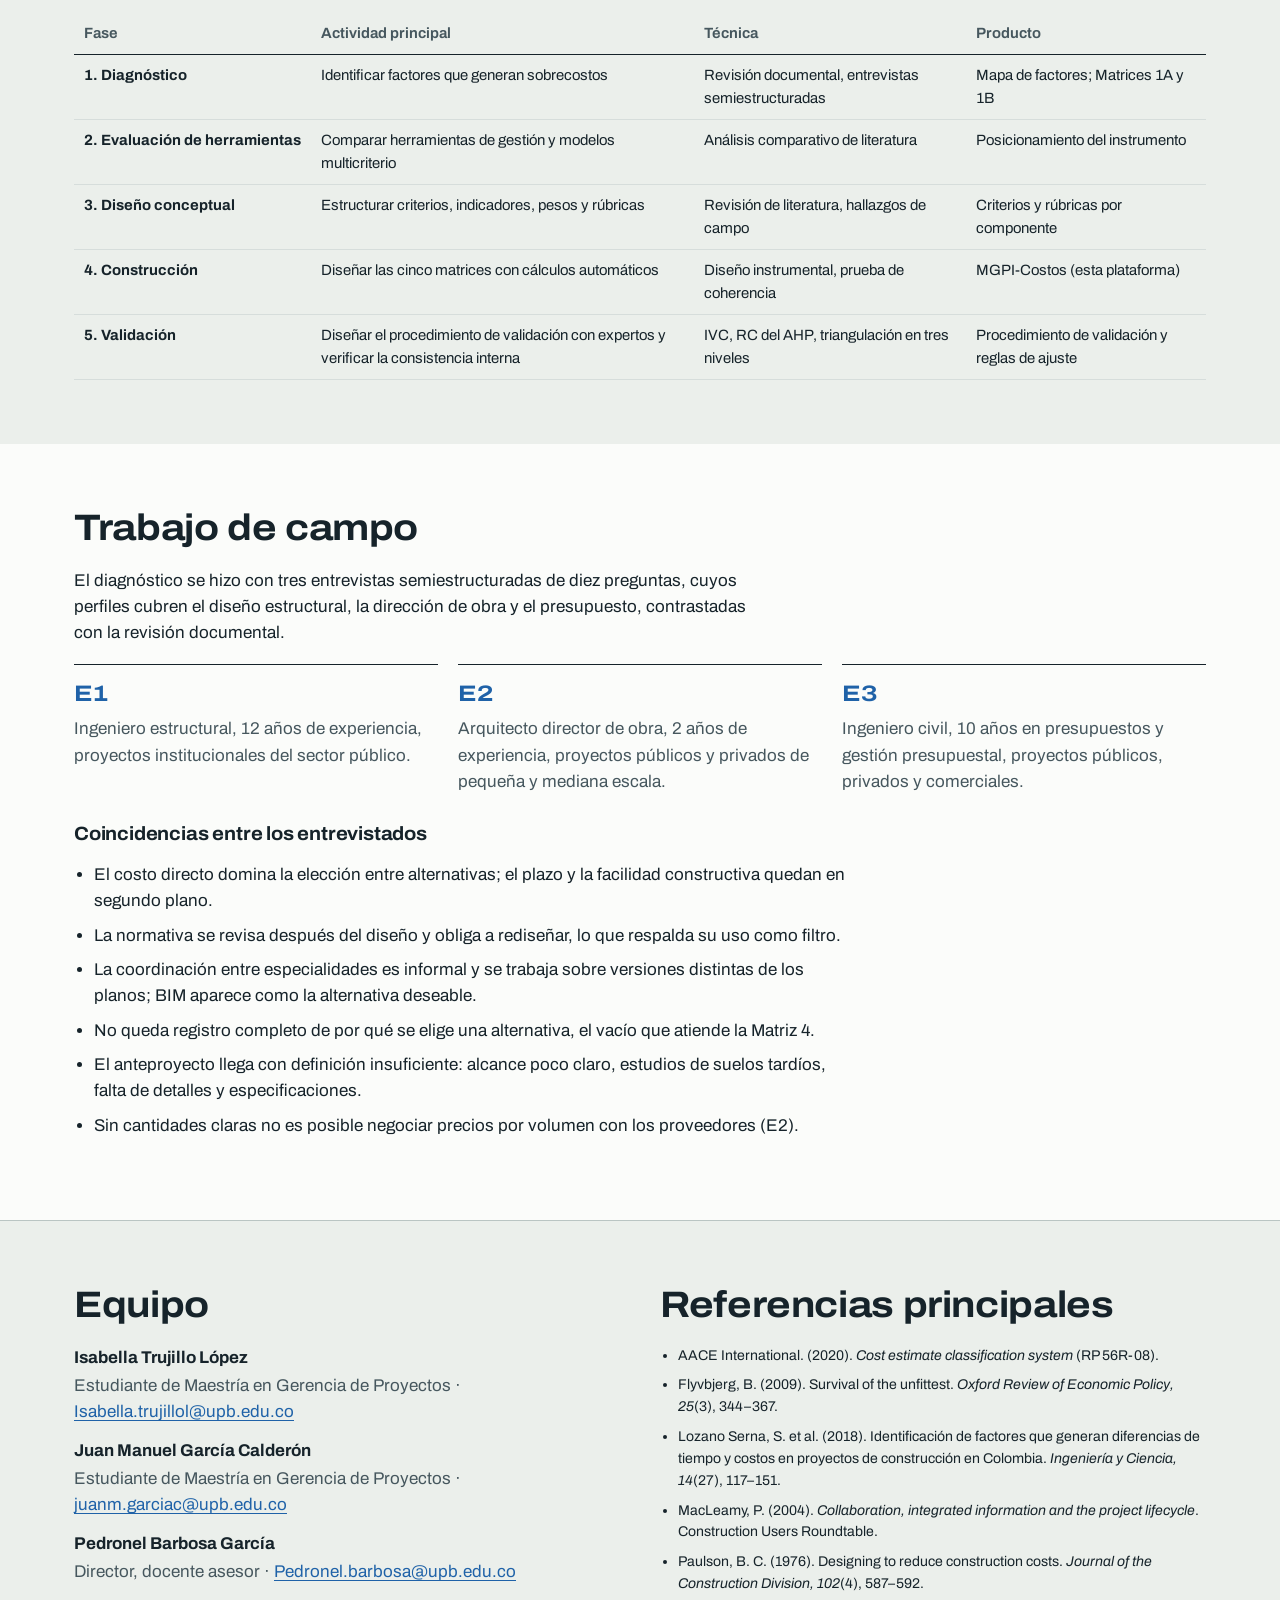
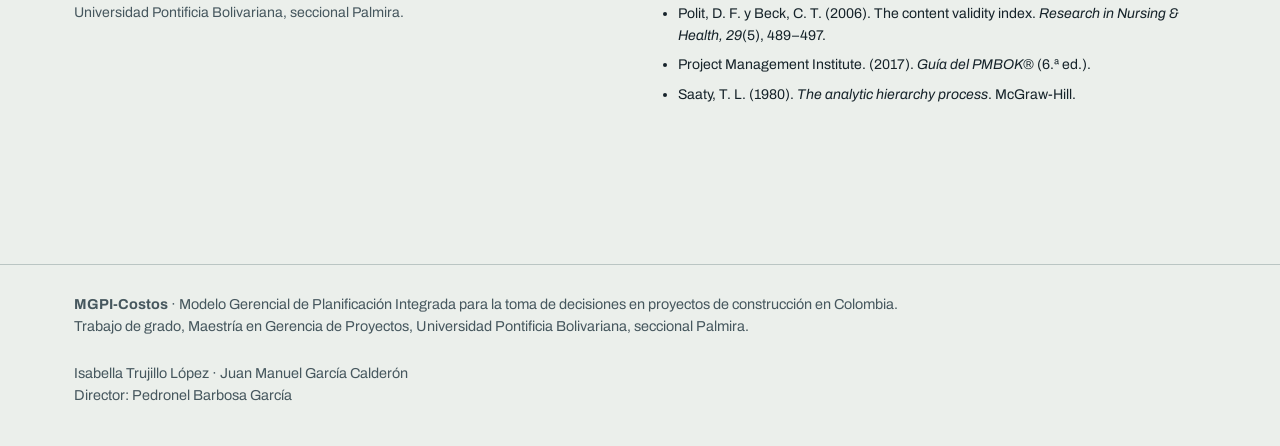
==== commit 99f11a66: "Textos del sitio alineados con la versión final del documento Co-Authored-By: Claude Opus 5.5 <norep" ====
--- a/index.html
+++ b/index.html
@@ -68,10 +68,10 @@
       <table class="tbl facts">
         <caption class="small muted">Contexto sectorial citado en el documento</caption>
         <tbody>
-          <tr><td class="fig num">3,53 %</td><td>Variación anual del índice de costos de edificaciones (ICOCED) a marzo de 2025; mano de obra +7,40 %. <span class="src">DANE, 2025</span></td></tr>
+          <tr><td class="fig num">3,53 %</td><td>Variación anual del índice de costos de edificaciones (ICOCED) a marzo de 2025; mano de obra +8,11 %. <span class="src">DANE, 2025a</span></td></tr>
           <tr><td class="fig num">−4,2 %</td><td>Variación del PIB de la construcción en 2023, la más baja entre las ramas de actividad. <span class="src">Findeter, 2024</span></td></tr>
           <tr><td class="fig num">$36,4 bill.</td><td>Ingresos de las 64 constructoras más grandes en 2024, con utilidades netas en descenso. <span class="src">Supersociedades, 2025</span></td></tr>
-          <tr><td class="fig num">8–12 %</td><td>Sobrecosto promedio atribuido a errores de presupuesto sin instrumentos especializados. <span class="src">OneEstimate, 2024</span></td></tr>
+          <tr><td class="fig num">8–12 %</td><td>Error promedio estimado en presupuestos manuales, según una fuente divulgativa del sector (referencia de orden de magnitud). <span class="src">OneEstimate, 2026</span></td></tr>
         </tbody>
       </table>
     </div>
@@ -102,8 +102,8 @@
     <div class="two" style="margin-top:34px">
       <div class="sheet">
         <h3>Criterios de la Matriz 2</h3>
-        <table class="tbl"><thead><tr><th>Criterio</th><th>Dimensión</th><th class="r">Peso preliminar</th></tr></thead><tbody id="crit-table"></tbody></table>
-        <p class="small muted" style="margin-top:8px">Ponderaciones sujetas a validación por el panel de expertos (AHP).</p>
+        <table class="tbl"><thead><tr><th>Criterio</th><th>Dimensión</th><th class="r">Peso</th></tr></thead><tbody id="crit-table"></tbody></table>
+        <p class="small muted" style="margin-top:8px">Ponderaciones definidas por los autores; el procedimiento de validación con expertos (AHP) permite revisarlas.</p>
       </div>
       <div class="sheet">
         <h3>Regla de decisión</h3>
@@ -127,23 +127,23 @@
     <tbody>
       <tr><td><strong>1. Diagnóstico</strong></td><td>Identificar factores que generan sobrecostos</td><td>Revisión documental, entrevistas semiestructuradas</td><td>Mapa de factores; Matrices 1A y 1B</td></tr>
       <tr><td><strong>2. Evaluación de herramientas</strong></td><td>Comparar herramientas de gestión y modelos multicriterio</td><td>Análisis comparativo de literatura</td><td>Posicionamiento del instrumento</td></tr>
-      <tr><td><strong>3. Diseño conceptual</strong></td><td>Estructurar criterios, indicadores, pesos y rúbricas</td><td>Panel de expertos (AHP), literatura</td><td>Criterios y rúbricas por componente</td></tr>
-      <tr><td><strong>4. Construcción</strong></td><td>Diseñar las cinco matrices con cálculos automáticos</td><td>Diseño instrumental, prueba de coherencia</td><td>MGPI-Costos versión beta (esta plataforma)</td></tr>
-      <tr><td><strong>5. Validación</strong></td><td>Triangular con juicio experto y consistencia interna</td><td>IVC, RC del AHP, triangulación en tres niveles</td><td>Instrumento validado y replicable</td></tr>
+      <tr><td><strong>3. Diseño conceptual</strong></td><td>Estructurar criterios, indicadores, pesos y rúbricas</td><td>Revisión de literatura, hallazgos de campo</td><td>Criterios y rúbricas por componente</td></tr>
+      <tr><td><strong>4. Construcción</strong></td><td>Diseñar las cinco matrices con cálculos automáticos</td><td>Diseño instrumental, prueba de coherencia</td><td>MGPI-Costos (esta plataforma)</td></tr>
+      <tr><td><strong>5. Validación</strong></td><td>Diseñar el procedimiento de validación con expertos y verificar la consistencia interna</td><td>IVC, RC del AHP, triangulación en tres niveles</td><td>Procedimiento de validación y reglas de ajuste</td></tr>
     </tbody>
   </table></div>
 </section>
 
 <section class="band" id="campo">
   <div class="wrap">
-    <h2>Avance del trabajo de campo</h2>
-    <p>Se han aplicado tres entrevistas semiestructuradas de diez preguntas. El proceso continúa hasta completar al menos seis entrevistados que cubran las dimensiones técnica, financiera y normativa.</p>
+    <h2>Trabajo de campo</h2>
+    <p>El diagnóstico se hizo con tres entrevistas semiestructuradas de diez preguntas, cuyos perfiles cubren el diseño estructural, la dirección de obra y el presupuesto, contrastadas con la revisión documental.</p>
     <div class="three">
       <div class="who"><b>E1</b><p>Ingeniero estructural, 12 años de experiencia, proyectos institucionales del sector público.</p></div>
       <div class="who"><b>E2</b><p>Arquitecto director de obra, 2 años de experiencia, proyectos públicos y privados de pequeña y mediana escala.</p></div>
       <div class="who"><b>E3</b><p>Ingeniero civil, 10 años en presupuestos y gestión presupuestal, proyectos públicos, privados y comerciales.</p></div>
     </div>
-    <h3 style="margin-top:28px">Coincidencias preliminares</h3>
+    <h3 style="margin-top:28px">Coincidencias entre los entrevistados</h3>
     <ul class="findings">
       <li>El costo directo domina la elección entre alternativas; el plazo y la facilidad constructiva quedan en segundo plano.</li>
       <li>La normativa se revisa después del diseño y obliga a rediseñar, lo que respalda su uso como filtro.</li>
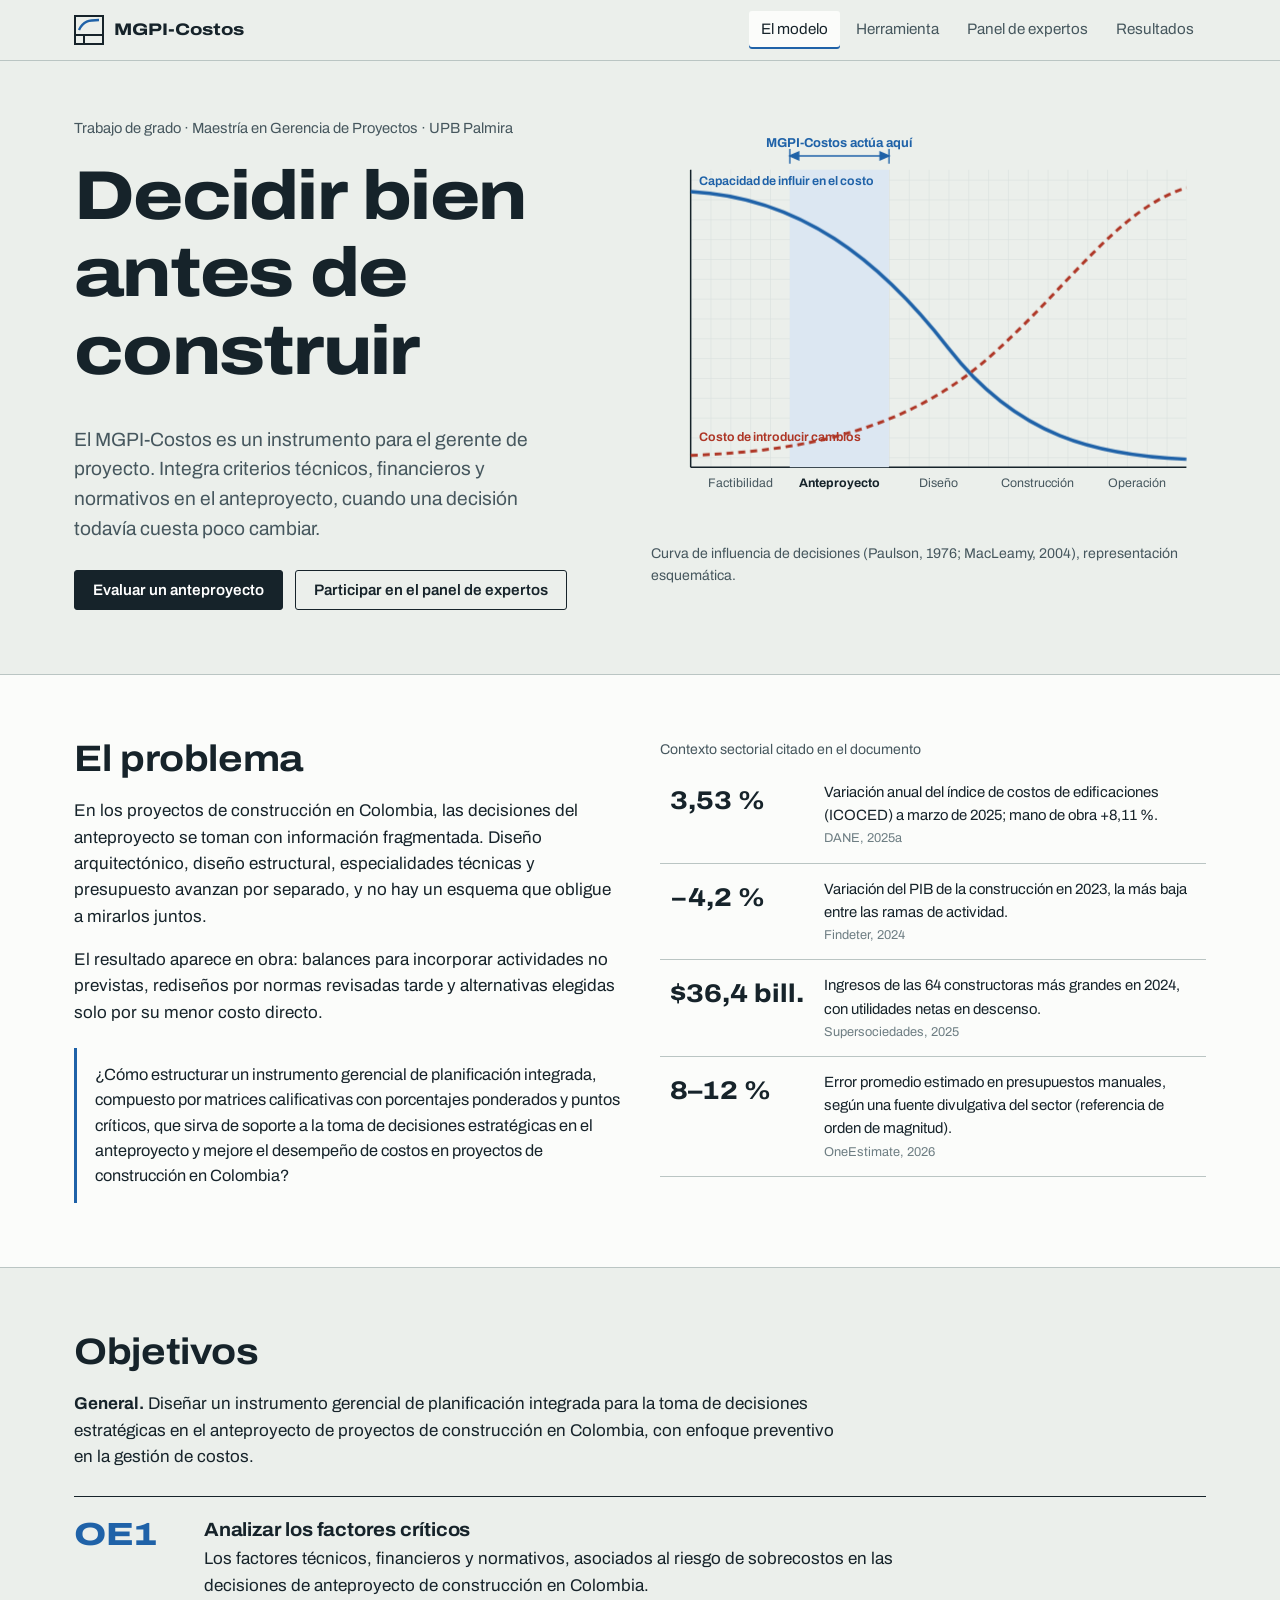
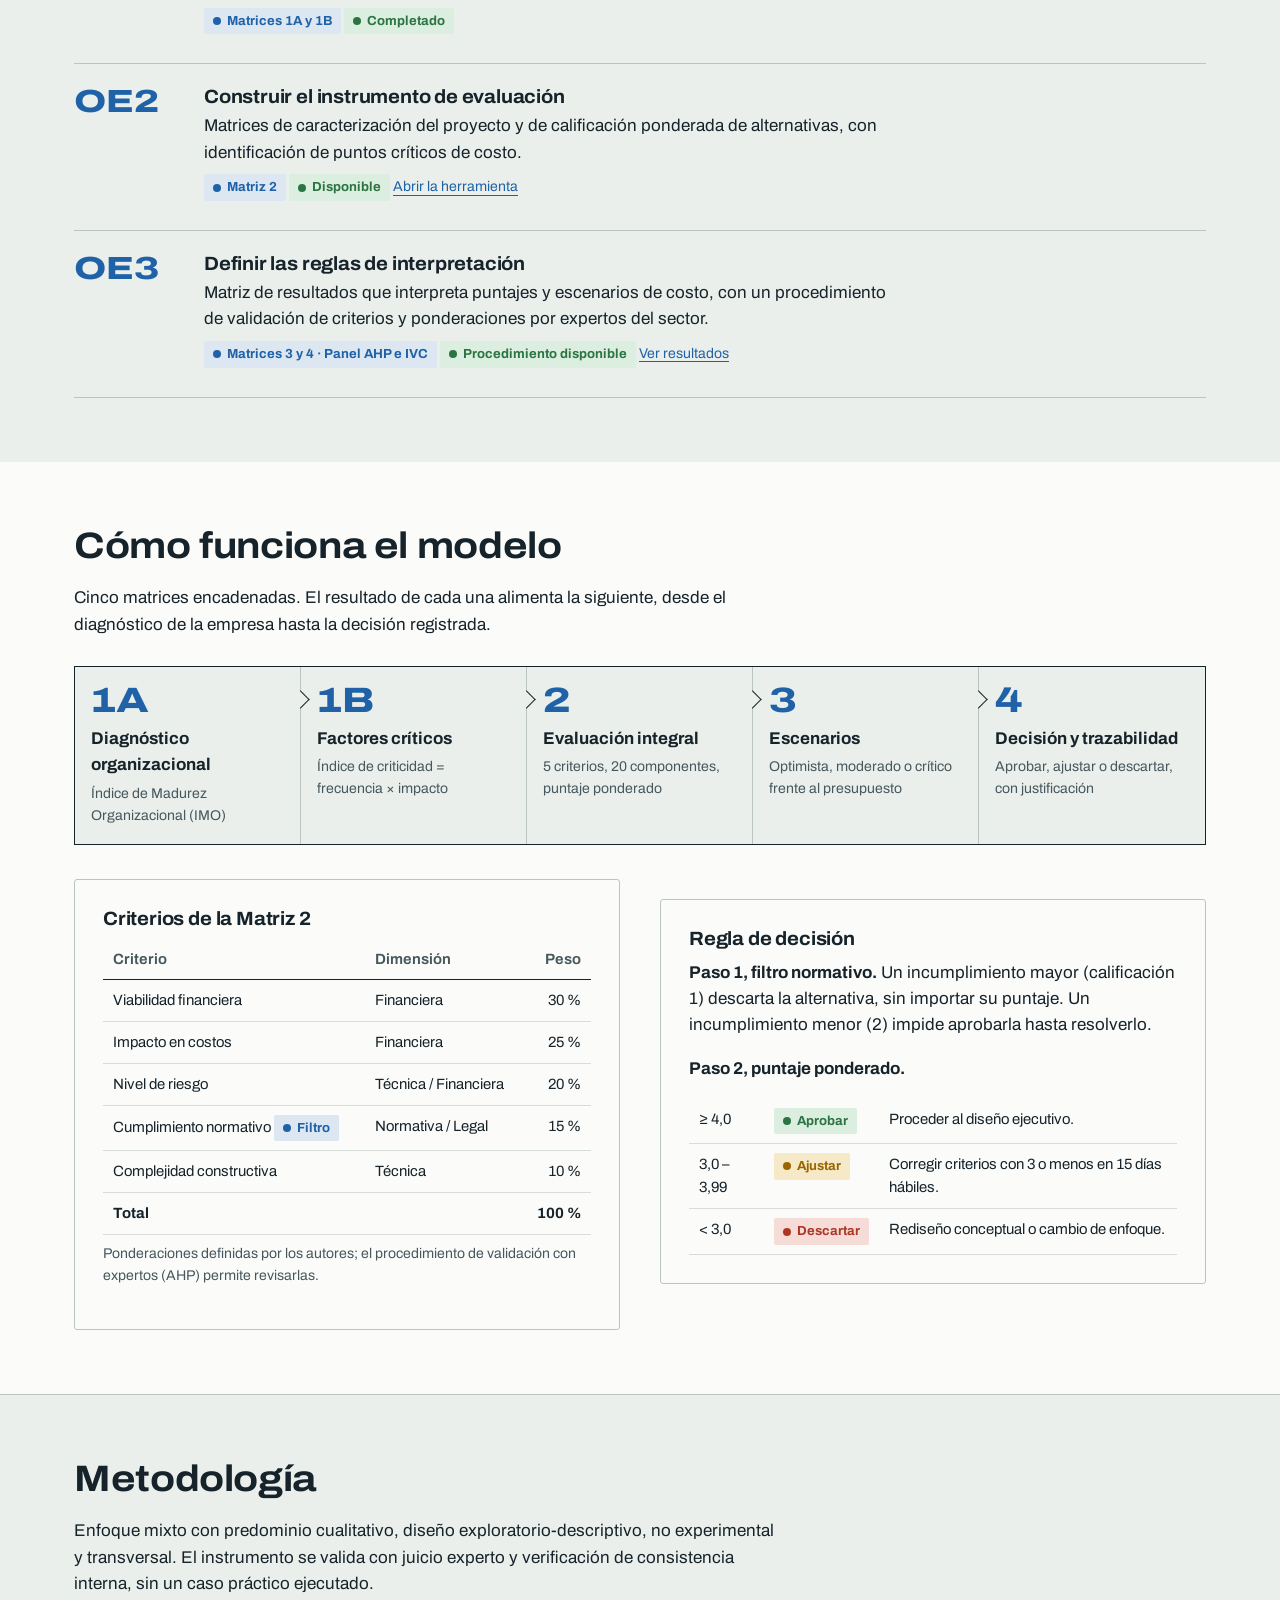
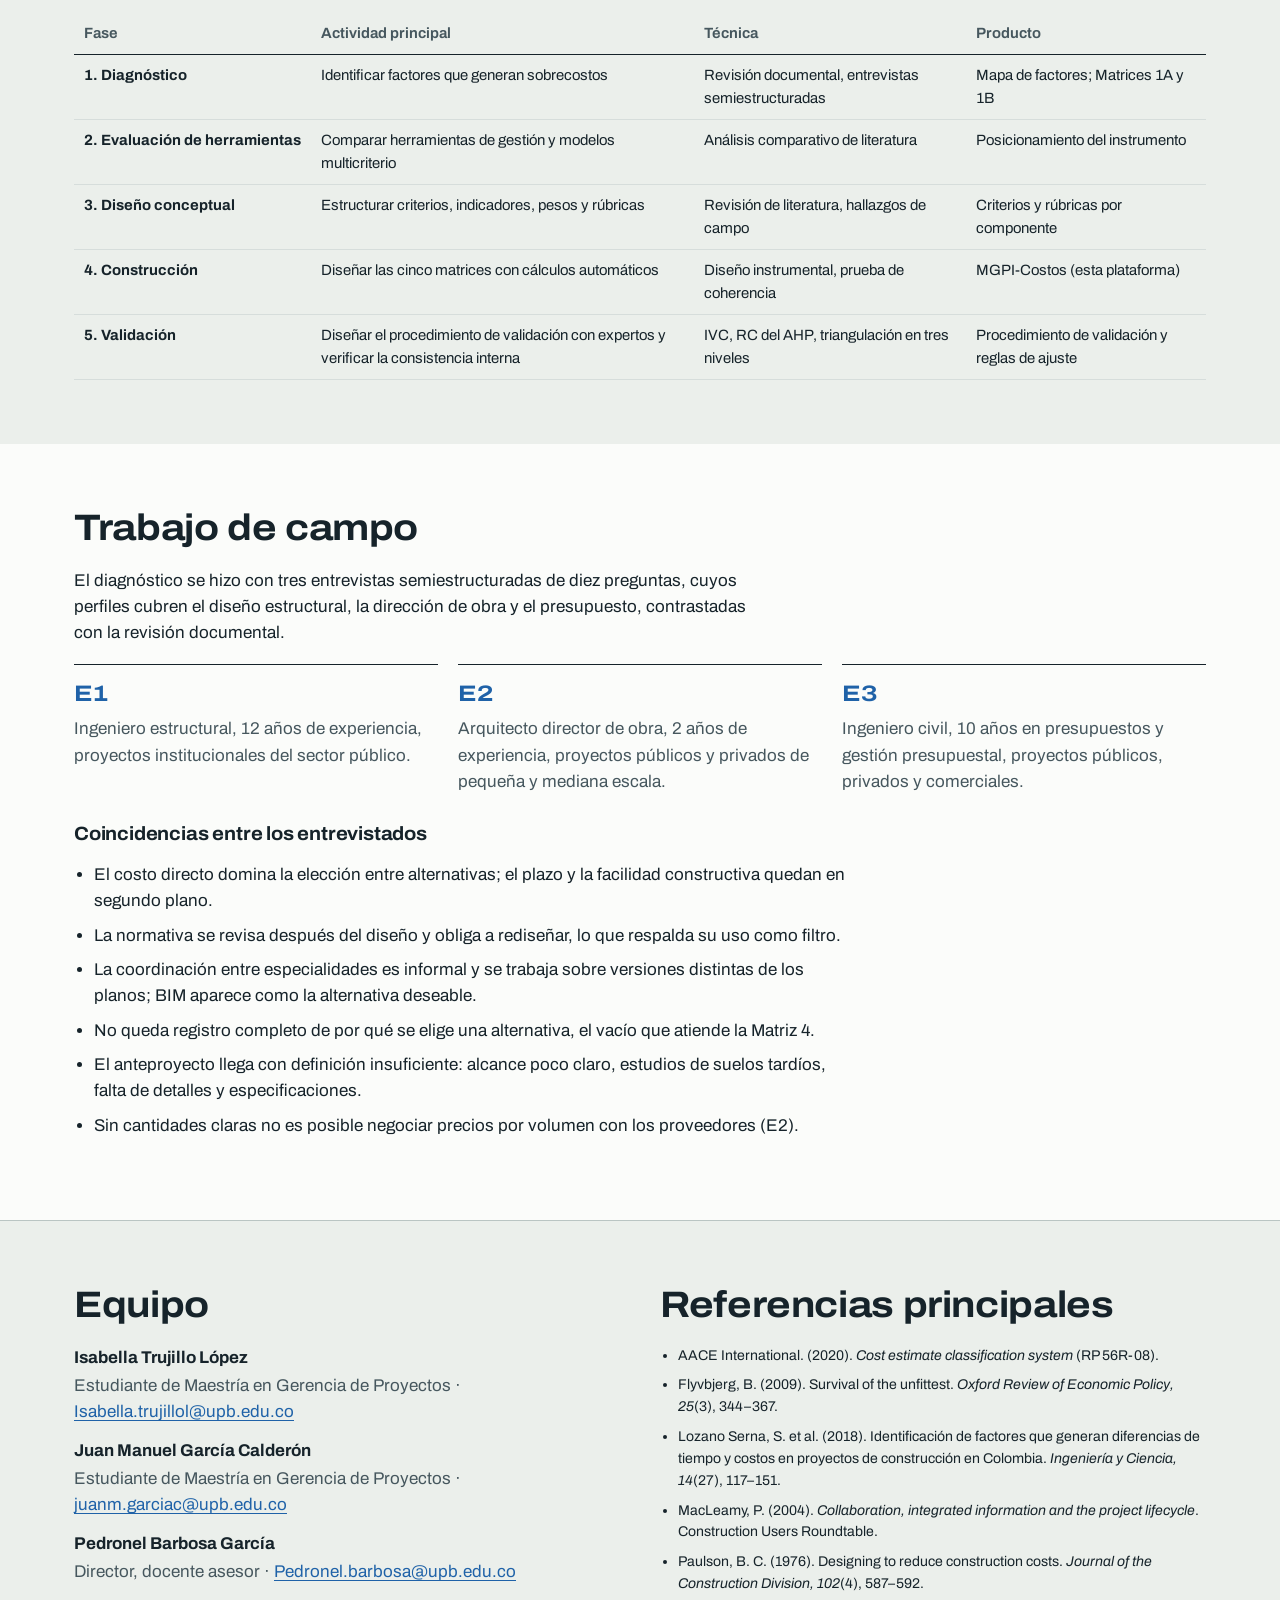
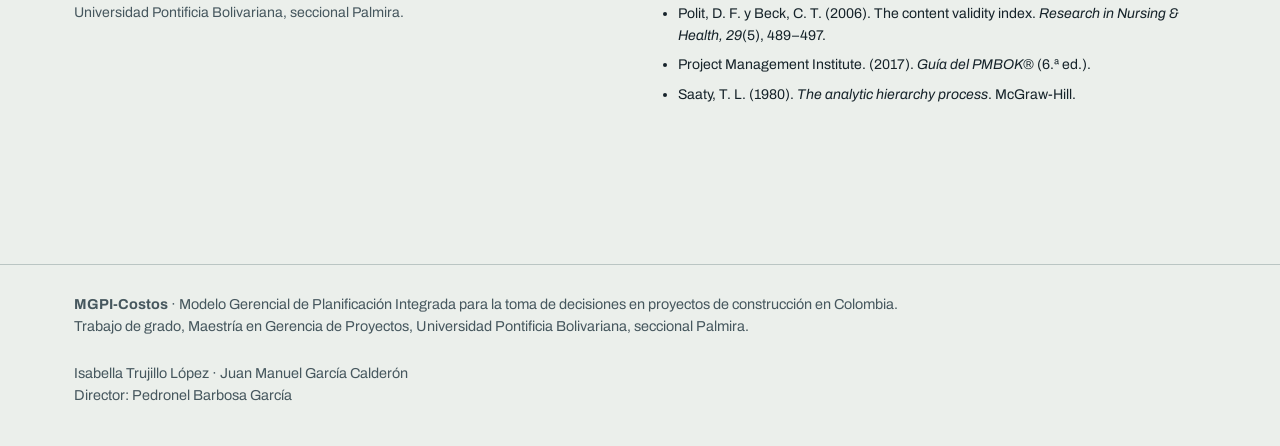
==== commit d2232c74: "Objetivos con la redacción propuesta por el director Co-Authored-By: Claude Opus 5.5 <noreply@anthro" ====
--- a/index.html
+++ b/index.html
@@ -80,11 +80,11 @@
 
 <section class="wrap sec" id="objetivos">
   <h2>Objetivos</h2>
-  <p class="general"><strong>General.</strong> Diseñar un instrumento gerencial de planificación integrada que sirva como herramienta de soporte a la toma de decisiones estratégicas en la etapa de anteproyecto, orientado a mejorar el desempeño de costos en proyectos de construcción en Colombia.</p>
+  <p class="general"><strong>General.</strong> Diseñar un instrumento gerencial de planificación integrada para la toma de decisiones estratégicas en el anteproyecto de proyectos de construcción en Colombia, con enfoque preventivo en la gestión de costos.</p>
   <ol class="oe">
-    <li><div class="oe-n">OE1</div><div><h3>Identificar los factores críticos</h3><p>Factores técnicos, financieros y normativos que generan sobrecostos, a partir del estado del arte y de entrevistas con profesionales del sector.</p><p class="small"><span class="tag info">Matrices 1A y 1B</span> <span class="tag warn">Trabajo de campo en curso</span></p></div></li>
-    <li><div class="oe-n">OE2</div><div><h3>Construir el instrumento de evaluación</h3><p>Matrices calificativas que determinan el alcance, el costo y los demás factores del anteproyecto, con porcentajes ponderados y puntos críticos de revisión.</p><p class="small"><span class="tag info">Matriz 2</span> <span class="tag ok">Versión beta disponible</span> <a href="/herramienta/">Abrir la herramienta</a></p></div></li>
-    <li><div class="oe-n">OE3</div><div><h3>Definir los mecanismos de evaluación</h3><p>Matriz de resultados y validación con expertos que ajusta porcentajes y criterios, para dejar una base metodológica replicable.</p><p class="small"><span class="tag info">Matrices 3 y 4 · Panel AHP e IVC</span> <span class="tag warn">Panel abierto</span> <a href="/resultados/">Ver resultados</a></p></div></li>
+    <li><div class="oe-n">OE1</div><div><h3>Analizar los factores críticos</h3><p>Los factores técnicos, financieros y normativos, asociados al riesgo de sobrecostos en las decisiones de anteproyecto de construcción en Colombia.</p><p class="small"><span class="tag info">Matrices 1A y 1B</span> <span class="tag ok">Completado</span></p></div></li>
+    <li><div class="oe-n">OE2</div><div><h3>Construir el instrumento de evaluación</h3><p>Matrices de caracterización del proyecto y de calificación ponderada de alternativas, con identificación de puntos críticos de costo.</p><p class="small"><span class="tag info">Matriz 2</span> <span class="tag ok">Disponible</span> <a href="/herramienta/">Abrir la herramienta</a></p></div></li>
+    <li><div class="oe-n">OE3</div><div><h3>Definir las reglas de interpretación</h3><p>Matriz de resultados que interpreta puntajes y escenarios de costo, con un procedimiento de validación de criterios y ponderaciones por expertos del sector.</p><p class="small"><span class="tag info">Matrices 3 y 4 · Panel AHP e IVC</span> <span class="tag ok">Procedimiento disponible</span> <a href="/resultados/">Ver resultados</a></p></div></li>
   </ol>
 </section>
 
